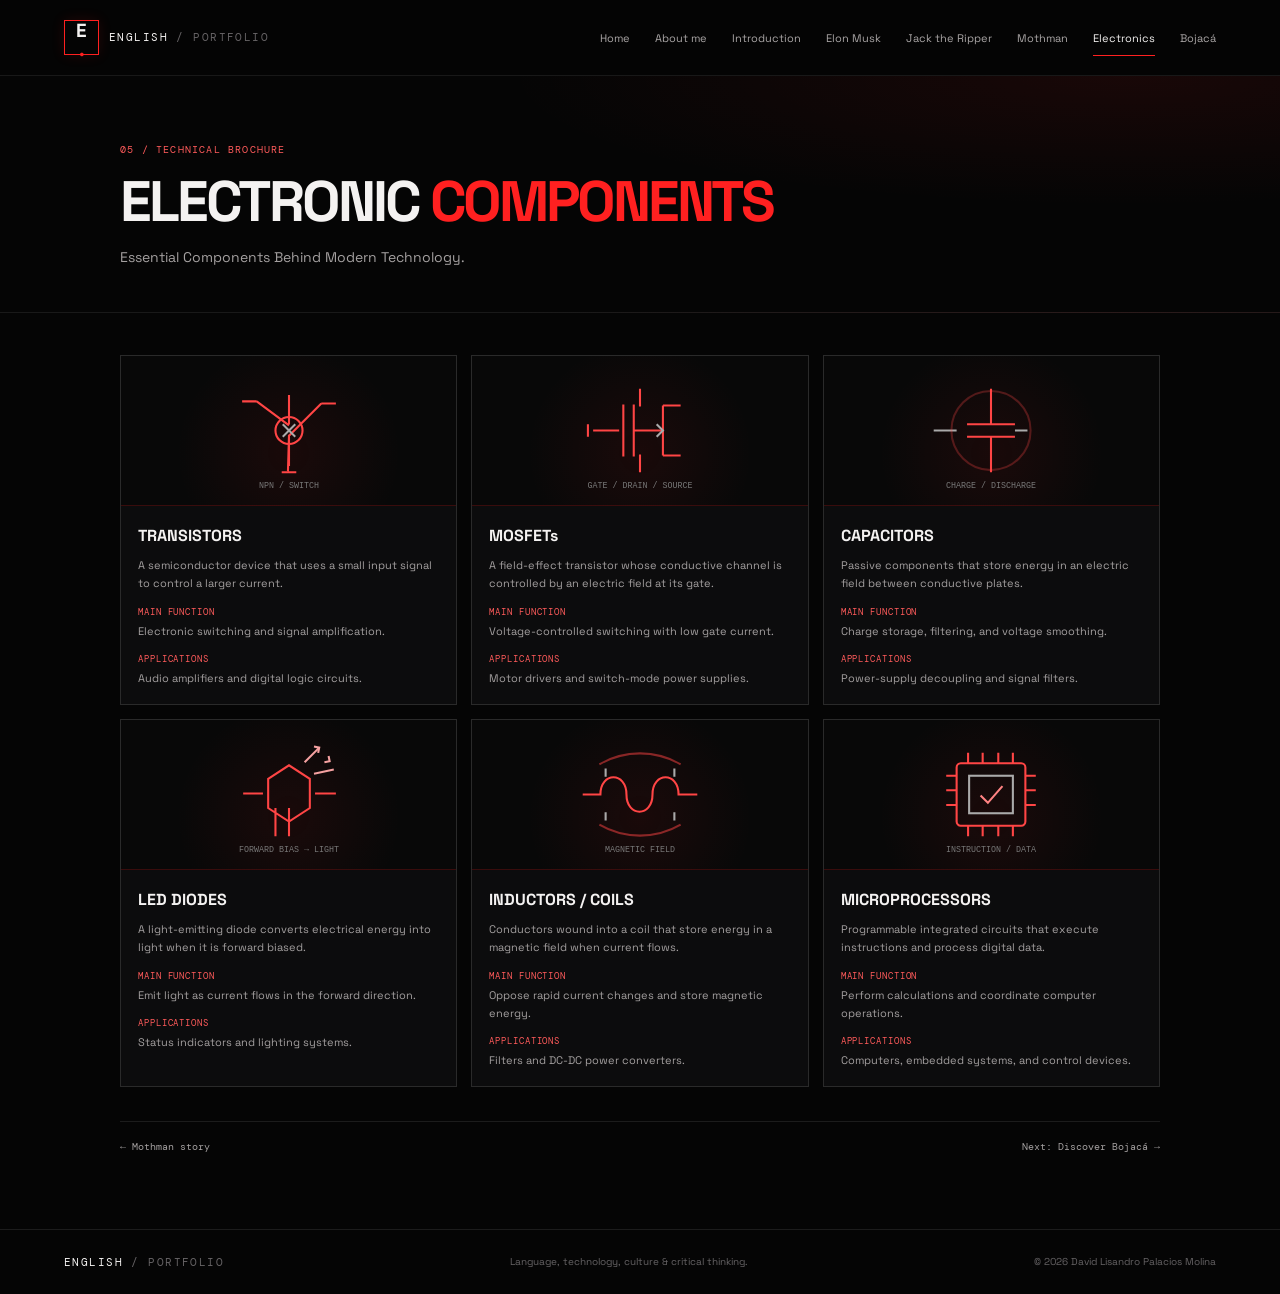
==== pages/electronic-components.html @ 0056ccbe "Initial commit: English learning portfolio" ====
<!doctype html>
<html lang="en">
<head>
  <meta charset="utf-8"><meta name="viewport" content="width=device-width, initial-scale=1"><meta name="theme-color" content="#050505">
  <meta name="description" content="A visual guide to transistors, MOSFETs, capacitors, LEDs, inductors, and microprocessors.">
  <title>Electronic Components | English Learning Portfolio</title>
  <link rel="preconnect" href="https://fonts.googleapis.com"><link rel="preconnect" href="https://fonts.gstatic.com" crossorigin>
  <link href="https://fonts.googleapis.com/css2?family=DM+Mono:wght@400;500&family=Space+Grotesk:wght@400;500;600;700&display=swap" rel="stylesheet"><link rel="stylesheet" href="../css/style.css">
</head>
<body>
  <a class="skip-link" href="#main">Skip to content</a>
  <header class="site-header"><a class="brand" href="../index.html" aria-label="English Learning Portfolio home"><span class="brand-mark">E<span>.</span></span><span class="brand-name">ENGLISH<span> / PORTFOLIO</span></span></a><nav class="site-nav" aria-label="Main navigation"><a href="../index.html">Home</a><a href="about.html">About me</a><a href="introduction.html">Introduction</a><a href="elon-musk-chronicle.html">Elon Musk</a><a href="crime-and-punishment.html">Jack the Ripper</a><a href="mothman-story.html">Mothman</a><a class="active" aria-current="page" href="electronic-components.html">Electronics</a><a href="bojaca-tourism.html">Bojacá</a></nav></header>
  <main class="page-main" id="main">
    <section class="page-intro"><p class="eyebrow">05 / TECHNICAL BROCHURE</p><h1>ELECTRONIC <span class="accent">COMPONENTS</span></h1><p class="lead">Essential Components Behind Modern Technology.</p></section>
    <div class="page-content">
      <div class="component-grid">
        <article class="component-card"><div class="component-art"><svg viewBox="0 0 180 120" role="img" aria-label="Technical illustration of a three-terminal transistor"><g fill="none" stroke="#ff4545" stroke-width="2"><path d="M90 26v28M90 66v28M90 55 59 32M90 65l31-31M90 64l-1 35M45 32h14M121 34h14M83 100h14"/><circle cx="90" cy="60" r="13"/><path d="m84 54 12 12m0-12L84 66" stroke="#aaa"/></g><text x="90" y="115" fill="#777" text-anchor="middle" font-size="8" font-family="monospace">NPN / SWITCH</text></svg></div><div class="component-copy"><h2>TRANSISTORS</h2><p>A semiconductor device that uses a small input signal to control a larger current.</p><span class="spec-label">Main function</span><p>Electronic switching and signal amplification.</p><span class="spec-label">Applications</span><p>Audio amplifiers and digital logic circuits.</p></div></article>
        <article class="component-card"><div class="component-art"><svg viewBox="0 0 180 120" role="img" aria-label="Technical illustration of a MOSFET with gate, drain, and source"><g fill="none" stroke="#ff4545" stroke-width="2"><path d="M90 20v17M90 83v17M45 60h25M74 35v50M84 35v50M84 60h28M112 36v24m0 0v24M112 36h17M112 84h17M40 54v12"/><path d="m106 54 6 6-6 6" stroke="#aaa"/></g><text x="90" y="115" fill="#777" text-anchor="middle" font-size="8" font-family="monospace">GATE / DRAIN / SOURCE</text></svg></div><div class="component-copy"><h2>MOSFETs</h2><p>A field-effect transistor whose conductive channel is controlled by an electric field at its gate.</p><span class="spec-label">Main function</span><p>Voltage-controlled switching with low gate current.</p><span class="spec-label">Applications</span><p>Motor drivers and switch-mode power supplies.</p></div></article>
        <article class="component-card"><div class="component-art"><svg viewBox="0 0 180 120" role="img" aria-label="Technical illustration of a capacitor"><g fill="none" stroke="#ff4545" stroke-width="2"><path d="M90 20v34M90 66v34M67 54h46M67 66h46"/><path d="M57 60H35m90 0h-12" stroke="#aaa"/><circle cx="90" cy="60" r="38" stroke="rgba(255,69,69,.28)"/></g><text x="90" y="115" fill="#777" text-anchor="middle" font-size="8" font-family="monospace">CHARGE / DISCHARGE</text></svg></div><div class="component-copy"><h2>CAPACITORS</h2><p>Passive components that store energy in an electric field between conductive plates.</p><span class="spec-label">Main function</span><p>Charge storage, filtering, and voltage smoothing.</p><span class="spec-label">Applications</span><p>Power-supply decoupling and signal filters.</p></div></article>
        <article class="component-card"><div class="component-art"><svg viewBox="0 0 180 120" role="img" aria-label="Technical illustration of a light-emitting diode"><g fill="none" stroke="#ff4545" stroke-width="2"><path d="M70 45 90 32l20 13v28l-20 13-20-13zM90 73v27m-13-27v27M65 59H46m69 0h20"/><path d="m105 29 14-14m-5 25 19-4" stroke="#f5a1a1"/><path d="m114 14 5 1-1 5m10 3 1 5-5 1" stroke="#f5a1a1"/></g><text x="90" y="115" fill="#777" text-anchor="middle" font-size="8" font-family="monospace">FORWARD BIAS → LIGHT</text></svg></div><div class="component-copy"><h2>LED DIODES</h2><p>A light-emitting diode converts electrical energy into light when it is forward biased.</p><span class="spec-label">Main function</span><p>Emit light as current flows in the forward direction.</p><span class="spec-label">Applications</span><p>Status indicators and lighting systems.</p></div></article>
        <article class="component-card"><div class="component-art"><svg viewBox="0 0 180 120" role="img" aria-label="Technical illustration of an inductor coil"><g fill="none" stroke="#ff4545" stroke-width="2"><path d="M35 60h17c0-22 25-22 25 0s25 22 25 0 25-22 25 0h18"/><path d="M51 31c24-14 54-14 78 0M51 89c24 14 54 14 78 0" stroke="rgba(255,69,69,.5)"/><path d="M57 35v8m66-8v8M57 77v8m66-8v8" stroke="#aaa"/></g><text x="90" y="115" fill="#777" text-anchor="middle" font-size="8" font-family="monospace">MAGNETIC FIELD</text></svg></div><div class="component-copy"><h2>INDUCTORS / COILS</h2><p>Conductors wound into a coil that store energy in a magnetic field when current flows.</p><span class="spec-label">Main function</span><p>Oppose rapid current changes and store magnetic energy.</p><span class="spec-label">Applications</span><p>Filters and DC-DC power converters.</p></div></article>
        <article class="component-card"><div class="component-art"><svg viewBox="0 0 180 120" role="img" aria-label="Technical illustration of a microprocessor chip"><g fill="none" stroke="#ff4545" stroke-width="2"><rect x="57" y="30" width="66" height="60" rx="4"/><rect x="69" y="42" width="42" height="36" stroke="#aaa"/><path d="M68 20v10m14-10v10m15-10v10m14-10v10M68 90v10m14-10v10m15-10v10m14-10v10M47 42h10m-10 14h10m-10 14h10m66-28h10m-10 14h10m-10 14h10"/><path d="m80 61 7 7 14-16" stroke="#ff8383"/></g><text x="90" y="115" fill="#777" text-anchor="middle" font-size="8" font-family="monospace">INSTRUCTION / DATA</text></svg></div><div class="component-copy"><h2>MICROPROCESSORS</h2><p>Programmable integrated circuits that execute instructions and process digital data.</p><span class="spec-label">Main function</span><p>Perform calculations and coordinate computer operations.</p><span class="spec-label">Applications</span><p>Computers, embedded systems, and control devices.</p></div></article>
      </div>
      <nav class="page-end-nav" aria-label="Page navigation"><a href="mothman-story.html">← Mothman story</a><a href="bojaca-tourism.html">Next: Discover Bojacá →</a></nav>
    </div>
  </main>
  <footer class="site-footer"><a class="footer-brand" href="../index.html">ENGLISH<span> / PORTFOLIO</span></a><p>Language, technology, culture &amp; critical thinking.</p><span>© <span data-current-year>2026</span> David Lisandro Palacios Molina</span></footer><script src="../js/main.js"></script>
</body>
</html>
---- css/style.css ----
:root {
  color-scheme: dark;
  --black: #050505;
  --panel: #0c0c0d;
  --panel-raised: #111112;
  --red: #ff2020;
  --red-soft: #ff5b5b;
  --white: #f4f2f1;
  --muted: #a4a0a0;
  --faint: #666365;
  --line: rgba(255, 32, 32, .26);
  --font-display: "Space Grotesk", "Arial", sans-serif;
  --font-mono: "DM Mono", "Courier New", monospace;
  font-family: var(--font-display);
  background: var(--black);
  color: var(--white);
  scroll-behavior: smooth;
}

* { box-sizing: border-box; }
body { margin: 0; min-width: 320px; background: var(--black); color: var(--white); line-height: 1.65; }
a { color: inherit; }
img, video { display: block; max-width: 100%; }
button, input { font: inherit; }
::selection { color: var(--white); background: rgba(255, 32, 32, .65); }
.skip-link { position: absolute; z-index: 20; top: -50px; left: 16px; padding: 10px 14px; color: var(--white); background: var(--red); }
.skip-link:focus { top: 10px; }
.accent { color: var(--red); }

.site-header { position: relative; z-index: 2; display: flex; align-items: center; justify-content: space-between; gap: 24px; min-height: 76px; padding: 0 clamp(20px, 5vw, 76px); border-bottom: 1px solid rgba(255,255,255,.08); background: rgba(5,5,5,.96); }
.brand { display: inline-flex; align-items: center; gap: 10px; text-decoration: none; white-space: nowrap; }
.brand-mark { display: grid; width: 35px; height: 35px; place-items: center; border: 1px solid var(--red); color: var(--white); font-weight: 700; font-size: 19px; line-height: 1; box-shadow: 0 0 14px rgba(255,32,32,.12); }
.brand-mark span { color: var(--red); }
.brand-name, .footer-brand { font-family: var(--font-mono); font-size: 11px; letter-spacing: .13em; }
.brand-name span, .footer-brand span { color: var(--faint); }
.site-nav { display: flex; align-items: center; justify-content: flex-end; gap: clamp(10px, 2vw, 25px); }
.site-nav a { position: relative; padding: 27px 0 25px; color: #aaa6a6; font-size: 11px; text-decoration: none; transition: color .2s ease; white-space: nowrap; }
.site-nav a::after { position: absolute; right: 0; bottom: 17px; left: 0; height: 1px; background: var(--red); content: ""; transform: scaleX(0); transform-origin: left; transition: transform .2s ease; }
.site-nav a:hover, .site-nav a.active { color: var(--white); }
.site-nav a:hover::after, .site-nav a.active::after { transform: scaleX(1); }

.hero { position: relative; overflow: hidden; }
.home-hero { display: grid; grid-template-columns: minmax(0, 1.1fr) minmax(300px, .9fr); align-items: center; min-height: 570px; padding: 64px clamp(24px, 10vw, 150px) 85px; border-bottom: 1px solid rgba(255,255,255,.07); }
.home-hero::before { position: absolute; top: 0; right: 0; bottom: 0; left: 48%; z-index: 0; background-image: linear-gradient(rgba(255,255,255,.025) 1px, transparent 1px), linear-gradient(90deg, rgba(255,255,255,.025) 1px, transparent 1px); background-size: 48px 48px; content: ""; mask-image: linear-gradient(90deg, transparent, #000 45%, transparent); }
.hero-copy { position: relative; z-index: 1; max-width: 650px; }
.eyebrow { display: flex; align-items: center; gap: 10px; margin: 0 0 21px; color: var(--red-soft); font: 10px/1.5 var(--font-mono); letter-spacing: .12em; }
.status-dot, .art-label i { width: 6px; height: 6px; border-radius: 50%; background: var(--red); box-shadow: 0 0 10px var(--red); }
.eyebrow-line { display: inline-block; width: 43px; height: 1px; background: var(--line); }
h1, h2, h3, p { margin-top: 0; }
.home-hero h1 { margin: 0; font-size: clamp(43px, 7vw, 86px); font-weight: 700; line-height: .96; letter-spacing: -.075em; }
.outline-text { color: transparent; -webkit-text-stroke: 1px #888; }
.hero-subtitle { margin: 26px 0 10px; color: #f4f2f1; font-size: clamp(15px, 1.8vw, 19px); }
.hero-intro { max-width: 500px; margin-bottom: 24px; color: var(--muted); font-size: 13px; }
.button { display: inline-flex; align-items: center; gap: 23px; padding: 12px 16px; border: 1px solid var(--red); font-size: 12px; text-decoration: none; transition: background .2s ease, box-shadow .2s ease, transform .2s ease; }
.button-primary { background: var(--red); color: white; }
.button:hover { box-shadow: 0 0 20px rgba(255,32,32,.28); transform: translateY(-2px); }
.hero-art { position: relative; z-index: 1; display: grid; min-height: 350px; place-items: center; }
.hero-core { display: grid; width: 190px; height: 190px; align-content: center; justify-items: center; gap: 9px; border: 1px solid rgba(255,32,32,.65); border-radius: 50%; background: radial-gradient(circle, rgba(255,32,32,.1), rgba(5,5,5,.3) 68%); box-shadow: 0 0 36px rgba(255,32,32,.12), inset 0 0 30px rgba(255,32,32,.06); }
.hero-core span { color: var(--white); font-size: 50px; font-weight: 700; letter-spacing: -.1em; }
.hero-core small { color: var(--muted); font: 9px/1.7 var(--font-mono); letter-spacing: .08em; text-align: center; }
.orbit { position: absolute; width: 260px; height: 260px; border: 1px solid rgba(255,32,32,.25); border-radius: 50%; transform: rotate(-24deg) scaleY(.47); }
.orbit-two { width: 315px; height: 315px; border-color: rgba(255,255,255,.12); transform: rotate(38deg) scaleY(.42); }
.art-label { position: absolute; color: #a39d9d; font: 9px var(--font-mono); letter-spacing: .13em; }
.art-label-top { top: 40px; right: 18px; }
.art-label-bottom { bottom: 30px; left: 18px; display: inline-flex; align-items: center; gap: 8px; }
.hero-index { position: absolute; right: clamp(24px, 5vw, 76px); bottom: 24px; color: var(--faint); font: 10px var(--font-mono); letter-spacing: .12em; }

.section-shell { width: min(1120px, calc(100% - 48px)); margin: 0 auto; }
.dashboard-section { padding-top: 74px; padding-bottom: 82px; }
.section-heading { display: flex; align-items: flex-end; justify-content: space-between; gap: 20px; margin-bottom: 27px; }
.section-heading .eyebrow, .section-heading h2 { margin-bottom: 7px; }
.section-heading h2, .page-intro h1, .closing-banner h2 { margin-top: 0; font-size: clamp(30px, 4vw, 45px); line-height: 1.12; letter-spacing: -.055em; }
.section-note { margin: 0 0 10px; color: var(--muted); font-size: 12px; }
.dashboard-grid { display: grid; grid-template-columns: repeat(3, minmax(0, 1fr)); gap: 14px; }
.dashboard-card { position: relative; display: flex; min-height: 222px; flex-direction: column; padding: 20px 21px 17px; border: 1px solid rgba(255,255,255,.12); background: linear-gradient(145deg, rgba(255,255,255,.025), transparent 62%), var(--panel); text-decoration: none; transition: border-color .2s ease, background .2s ease, transform .2s ease, box-shadow .2s ease; }
.dashboard-card::before { position: absolute; top: -1px; left: -1px; width: 27px; height: 2px; background: var(--red); content: ""; }
.dashboard-card:hover { border-color: rgba(255,32,32,.68); background-color: #111; box-shadow: 0 6px 28px rgba(255,32,32,.08); transform: translateY(-3px); }
.card-topline { display: flex; align-items: center; justify-content: space-between; color: var(--faint); font: 10px var(--font-mono); }
.card-icon { color: var(--red); font-size: 23px; line-height: 1; }
.dashboard-card h3 { margin: 22px 0 8px; font-size: 15px; line-height: 1.35; letter-spacing: .015em; }
.dashboard-card p { margin-bottom: 16px; color: var(--muted); font-size: 12px; line-height: 1.65; }
.card-link { display: flex; align-items: center; justify-content: space-between; gap: 12px; margin-top: auto; padding-top: 10px; border-top: 1px solid rgba(255,255,255,.08); color: #d3cece; font: 10px var(--font-mono); }
.card-link b { color: var(--red); font-size: 15px; font-weight: 400; }
.closing-banner { display: flex; align-items: center; gap: clamp(20px, 5vw, 70px); margin-bottom: 75px; padding: clamp(24px, 5vw, 48px); border: 1px solid var(--line); background: radial-gradient(ellipse at 0 100%, rgba(255,32,32,.1), transparent 55%), var(--panel); }
.closing-mark { align-self: flex-start; color: var(--red); font-size: 64px; line-height: .9; }
.closing-banner .eyebrow { margin-bottom: 8px; }
.closing-banner h2 { margin-bottom: 0; font-size: clamp(26px, 3.5vw, 38px); }
.text-link { margin-left: auto; color: var(--white); font-size: 12px; text-decoration: none; white-space: nowrap; }
.text-link span { margin-left: 8px; color: var(--red); }

.page-main { min-height: 65vh; }
.page-intro { position: relative; padding: 66px max(24px, calc((100% - 1040px) / 2)) 43px; border-bottom: 1px solid rgba(255,255,255,.08); background: radial-gradient(ellipse at 88% 0, rgba(255,32,32,.08), transparent 39%); }
.page-intro .eyebrow { margin-bottom: 13px; }
.page-intro h1 { max-width: 840px; margin-bottom: 12px; font-size: clamp(34px, 5vw, 57px); }
.page-intro .lead { max-width: 690px; margin-bottom: 0; color: var(--muted); font-size: 14px; }
.page-content { width: min(1040px, calc(100% - 48px)); margin: 0 auto; padding: 42px 0 76px; }
.content-grid { display: grid; grid-template-columns: minmax(230px, .75fr) minmax(0, 1.25fr); gap: 34px; align-items: start; }
.panel { border: 1px solid rgba(255,255,255,.12); background: var(--panel); }
.profile-photo { width: 100%; max-height: 390px; object-fit: cover; object-position: center 36%; border: 1px solid var(--line); filter: saturate(.82); }
.photo-caption { margin: 9px 0 0; color: var(--faint); font: 9px var(--font-mono); letter-spacing: .1em; }
.profile-copy h2, .content-block h2 { margin: 0 0 13px; font-size: 24px; letter-spacing: -.04em; }
.profile-copy p, .content-block p { color: #c1bdbd; font-size: 13px; }
.profile-facts { display: grid; grid-template-columns: 1fr 1fr; gap: 12px; margin: 24px 0; }
.fact { padding: 13px; border-left: 1px solid var(--red); background: rgba(255,255,255,.025); }
.fact-label { display: block; margin-bottom: 5px; color: var(--faint); font: 9px var(--font-mono); letter-spacing: .08em; text-transform: uppercase; }
.fact strong { font-size: 12px; font-weight: 500; }
.field-label { display: block; margin-bottom: 8px; color: var(--white); font-size: 12px; }
.level-input { width: 100%; padding: 12px 13px; border: 1px solid rgba(255,32,32,.45); border-radius: 0; outline: 0; background: #080808; color: var(--white); }
.level-input:focus { border-color: var(--red); box-shadow: 0 0 0 2px rgba(255,32,32,.15); }
.field-note { margin: 8px 0 0 !important; color: var(--faint) !important; font-size: 10px !important; }
.content-block { margin-bottom: 31px; }
.content-block h2 { display: flex; align-items: center; gap: 10px; }
.content-block h2::before { width: 16px; height: 1px; background: var(--red); content: ""; }
.tag-list { display: flex; flex-wrap: wrap; gap: 8px; margin-top: 16px; }
.tag { padding: 6px 9px; border: 1px solid rgba(255,255,255,.14); color: #c5c0c0; font: 10px var(--font-mono); }

.audio-panel { padding: 22px; }
.audio-panel audio { width: 100%; margin-top: 17px; accent-color: var(--red); }
.media-label { color: var(--red-soft); font: 10px var(--font-mono); letter-spacing: .1em; }
.audio-panel h2 { margin: 7px 0; font-size: 21px; }
.audio-panel p { margin-bottom: 0; color: var(--muted); font-size: 13px; }
.transcript-panel { margin-top: 16px; }
.transcript-panel summary, .glossary summary { cursor: pointer; list-style: none; }
.transcript-panel summary::-webkit-details-marker, .glossary summary::-webkit-details-marker { display: none; }
.transcript-panel summary { display: flex; align-items: center; justify-content: space-between; padding: 14px 17px; color: var(--white); font-size: 12px; }
.transcript-panel summary::after, .glossary summary::after { color: var(--red); content: "+"; font: 18px var(--font-mono); }
.transcript-panel[open] summary::after, .glossary[open] summary::after { content: "−"; }
.transcript-body { padding: 0 17px 17px; color: var(--muted); font-size: 13px; }
.transcript-body p:last-child { margin-bottom: 0; }
.callout { padding: 15px 17px; border-left: 2px solid var(--red); background: rgba(255,32,32,.055); color: #d0caca; font-size: 12px; }

.article-card { position: relative; margin-bottom: 21px; padding: clamp(21px, 4vw, 34px); border: 1px solid rgba(255,255,255,.12); background: linear-gradient(130deg, rgba(255,32,32,.035), transparent 40%), var(--panel); }
.article-number { color: var(--red); font: 10px var(--font-mono); letter-spacing: .13em; }
.article-card h2 { margin: 7px 0 4px; font-size: clamp(23px, 3vw, 31px); letter-spacing: -.04em; }
.article-subtitle { margin: 0 0 17px; color: var(--faint); font: 10px var(--font-mono); letter-spacing: .08em; text-transform: uppercase; }
.article-card p { margin-bottom: 13px; color: #c7c2c2; font-size: 13px; }
.article-card p:last-child { margin-bottom: 0; }
.vocab { color: #ff7777; text-decoration: underline; text-decoration-color: rgba(255,32,32,.45); text-underline-offset: 3px; }
.glossary { margin-top: 22px; border: 1px solid rgba(255,32,32,.32); background: #0b0909; }
.glossary summary { display: flex; align-items: center; justify-content: space-between; padding: 15px 18px; font-size: 12px; }
.glossary-content { display: grid; grid-template-columns: repeat(2, minmax(0,1fr)); gap: 0 26px; padding: 0 18px 17px; }
.glossary-content p { margin: 0; padding: 8px 0; border-top: 1px solid rgba(255,255,255,.07); color: var(--muted); font-size: 11px; }
.glossary-content strong { color: var(--white); font-weight: 500; }

.story-card { padding: clamp(22px, 4vw, 36px); border: 1px solid rgba(255,32,32,.32); background: radial-gradient(ellipse at 100% 0, rgba(255,32,32,.08), transparent 45%), var(--panel); }
.story-card p { max-width: 760px; color: #c9c4c4; font-size: 14px; }
.story-card p + p { margin-top: 15px; }
.story-card .story-kicker { color: var(--red-soft); font: 10px var(--font-mono); letter-spacing: .13em; }
.story-image { max-width: 510px; margin: 0 auto 22px; overflow: hidden; border: 1px solid var(--line); background: var(--panel); }
.story-image img { width: 100%; max-height: 340px; object-fit: cover; object-position: center; }
.story-image figcaption { padding: 10px 13px; border-top: 1px solid rgba(255,255,255,.1); color: var(--faint); font: 9px var(--font-mono); letter-spacing: .09em; }
.think-box { margin-top: 24px; padding: 21px; border: 1px solid rgba(255,255,255,.12); }
.think-box h2 { margin-bottom: 13px; font-size: 17px; letter-spacing: .04em; }
.think-box ol { display: grid; grid-template-columns: repeat(3,1fr); gap: 20px; margin: 0; padding: 0; list-style: none; counter-reset: think; }
.think-box li { color: var(--muted); font-size: 12px; counter-increment: think; }
.think-box li::before { display: block; margin-bottom: 7px; color: var(--red); content: "0" counter(think); font: 10px var(--font-mono); }

.component-grid { display: grid; grid-template-columns: repeat(3, minmax(0,1fr)); gap: 14px; }
.component-card { overflow: hidden; border: 1px solid rgba(255,255,255,.12); background: var(--panel); }
.component-art { display: grid; min-height: 150px; place-items: center; border-bottom: 1px solid rgba(255,32,32,.2); background: radial-gradient(circle at 50% 65%, rgba(255,32,32,.075), transparent 58%), #080808; }
.component-art svg { width: min(210px, 78%); height: 125px; }
.component-copy { padding: 17px; }
.component-copy h2 { margin: 0 0 7px; font-size: 16px; }
.component-copy p { margin-bottom: 13px; color: var(--muted); font-size: 11px; line-height: 1.65; }
.component-copy p:last-child { margin-bottom: 0; }
.component-copy strong { color: #dedada; font-weight: 500; }
.spec-label { display: block; margin: 12px 0 4px; color: var(--red-soft); font: 9px var(--font-mono); letter-spacing: .1em; text-transform: uppercase; }

.video-frame { overflow: hidden; border: 1px solid var(--line); background: #000; }
.video-frame video { width: 100%; max-height: 600px; background: #000; }
.video-caption { display: flex; justify-content: space-between; gap: 20px; padding: 11px 14px; border-top: 1px solid rgba(255,255,255,.1); color: var(--faint); font: 9px var(--font-mono); letter-spacing: .08em; }
.bojaca-intro { display: grid; grid-template-columns: minmax(0,1.3fr) minmax(210px,.7fr); gap: 26px; margin-top: 34px; }
.bojaca-intro h2 { margin: 0 0 12px; font-size: 23px; }
.bojaca-intro p { color: #c3bebe; font-size: 13px; }
.image-gallery { display: grid; grid-template-columns: repeat(3, minmax(0,1fr)); gap: 13px; margin: 28px 0 0; }
.gallery-item { overflow: hidden; margin: 0; border: 1px solid rgba(255,255,255,.12); background: var(--panel); }
.gallery-item img { width: 100%; aspect-ratio: 1.45; object-fit: cover; transition: transform .3s ease; }
.gallery-item:hover img { transform: scale(1.035); }
.gallery-item figcaption { padding: 9px 11px; color: var(--muted); font: 9px var(--font-mono); letter-spacing: .06em; }
.place-facts { display: grid; gap: 9px; }
.place-fact { padding: 12px 13px; border: 1px solid rgba(255,255,255,.1); background: var(--panel); }
.place-fact strong { display: block; margin-bottom: 3px; color: var(--red-soft); font: 9px var(--font-mono); letter-spacing: .08em; text-transform: uppercase; }
.place-fact span { color: #c3bebe; font-size: 11px; }
.landscape-card { display: flex; align-items: center; justify-content: center; min-height: 190px; margin-top: 20px; border: 1px solid rgba(255,255,255,.12); background: radial-gradient(ellipse at 30% 100%, rgba(255,32,32,.16), transparent 47%), #090909; }
.landscape-card svg { width: min(540px, 90%); height: 165px; }

.page-end-nav { display: flex; justify-content: space-between; gap: 12px; margin-top: 34px; padding-top: 18px; border-top: 1px solid rgba(255,255,255,.09); }
.page-end-nav a { color: var(--muted); font: 10px var(--font-mono); text-decoration: none; }
.page-end-nav a:hover { color: var(--red-soft); }
.site-footer { display: flex; align-items: center; justify-content: space-between; gap: 18px; padding: 23px clamp(20px, 5vw, 76px); border-top: 1px solid rgba(255,255,255,.09); color: var(--faint); font-size: 10px; }
.site-footer p { margin: 0; }
.footer-brand { color: var(--white); text-decoration: none; }

@media (max-width: 980px) {
  .site-header { align-items: flex-start; flex-direction: column; gap: 0; padding-top: 14px; padding-bottom: 0; }
  .site-nav { justify-content: flex-start; width: 100%; overflow-x: auto; gap: 20px; scrollbar-width: thin; }
  .site-nav a { padding: 14px 0 15px; }
  .site-nav a::after { bottom: 8px; }
  .home-hero { min-height: 510px; padding-right: 7vw; padding-left: 7vw; }
}
@media (max-width: 720px) {
  .home-hero { grid-template-columns: 1fr; padding-top: 56px; padding-bottom: 54px; }
  .hero-art { min-height: 255px; margin-top: 10px; }
  .hero-core { width: 150px; height: 150px; }
  .hero-core span { font-size: 40px; }
  .orbit { width: 215px; height: 215px; }
  .orbit-two { width: 260px; height: 260px; }
  .art-label-top { top: 4px; right: 10%; }
  .art-label-bottom { bottom: 2px; left: 10%; }
  .dashboard-grid { grid-template-columns: repeat(2, minmax(0,1fr)); }
  .dashboard-card { min-height: 215px; }
  .closing-banner { align-items: flex-start; flex-wrap: wrap; gap: 14px 22px; }
  .closing-mark { font-size: 46px; }
  .text-link { width: 100%; margin: 0 0 0 60px; }
  .content-grid { grid-template-columns: minmax(0, 1fr); }
  .profile-photo { max-height: 460px; object-position: center 38%; }
  .component-grid { grid-template-columns: repeat(2, minmax(0,1fr)); }
  .think-box ol { grid-template-columns: 1fr; gap: 13px; }
  .bojaca-intro { grid-template-columns: 1fr; }
  .image-gallery { grid-template-columns: 1fr 1fr; }
}
@media (max-width: 480px) {
  .site-header { padding-right: 16px; padding-left: 16px; }
  .site-nav { gap: 17px; }
  .site-nav a { font-size: 10px; }
  .section-shell, .page-content { width: calc(100% - 32px); }
  .home-hero { padding-right: 20px; padding-left: 20px; }
  .home-hero h1 { font-size: clamp(41px, 13vw, 61px); }
  .dashboard-section { padding-top: 52px; padding-bottom: 55px; }
  .section-heading { align-items: flex-start; flex-direction: column; gap: 0; }
  .dashboard-grid, .component-grid { grid-template-columns: 1fr; }
  .dashboard-card { min-height: 190px; }
  .closing-banner { margin-bottom: 48px; padding: 22px 17px; }
  .page-intro { padding-top: 44px; padding-right: 18px; padding-left: 18px; }
  .page-content { padding-top: 29px; padding-bottom: 52px; }
  .profile-facts, .glossary-content { grid-template-columns: 1fr; }
  .image-gallery { grid-template-columns: 1fr; }
  .story-image img { max-height: 260px; }
  .site-footer { align-items: flex-start; flex-direction: column; }
  .video-caption { flex-direction: column; gap: 4px; }
}
@media (prefers-reduced-motion: reduce) {
  *, *::before, *::after { scroll-behavior: auto !important; transition-duration: .01ms !important; animation-duration: .01ms !important; }
}
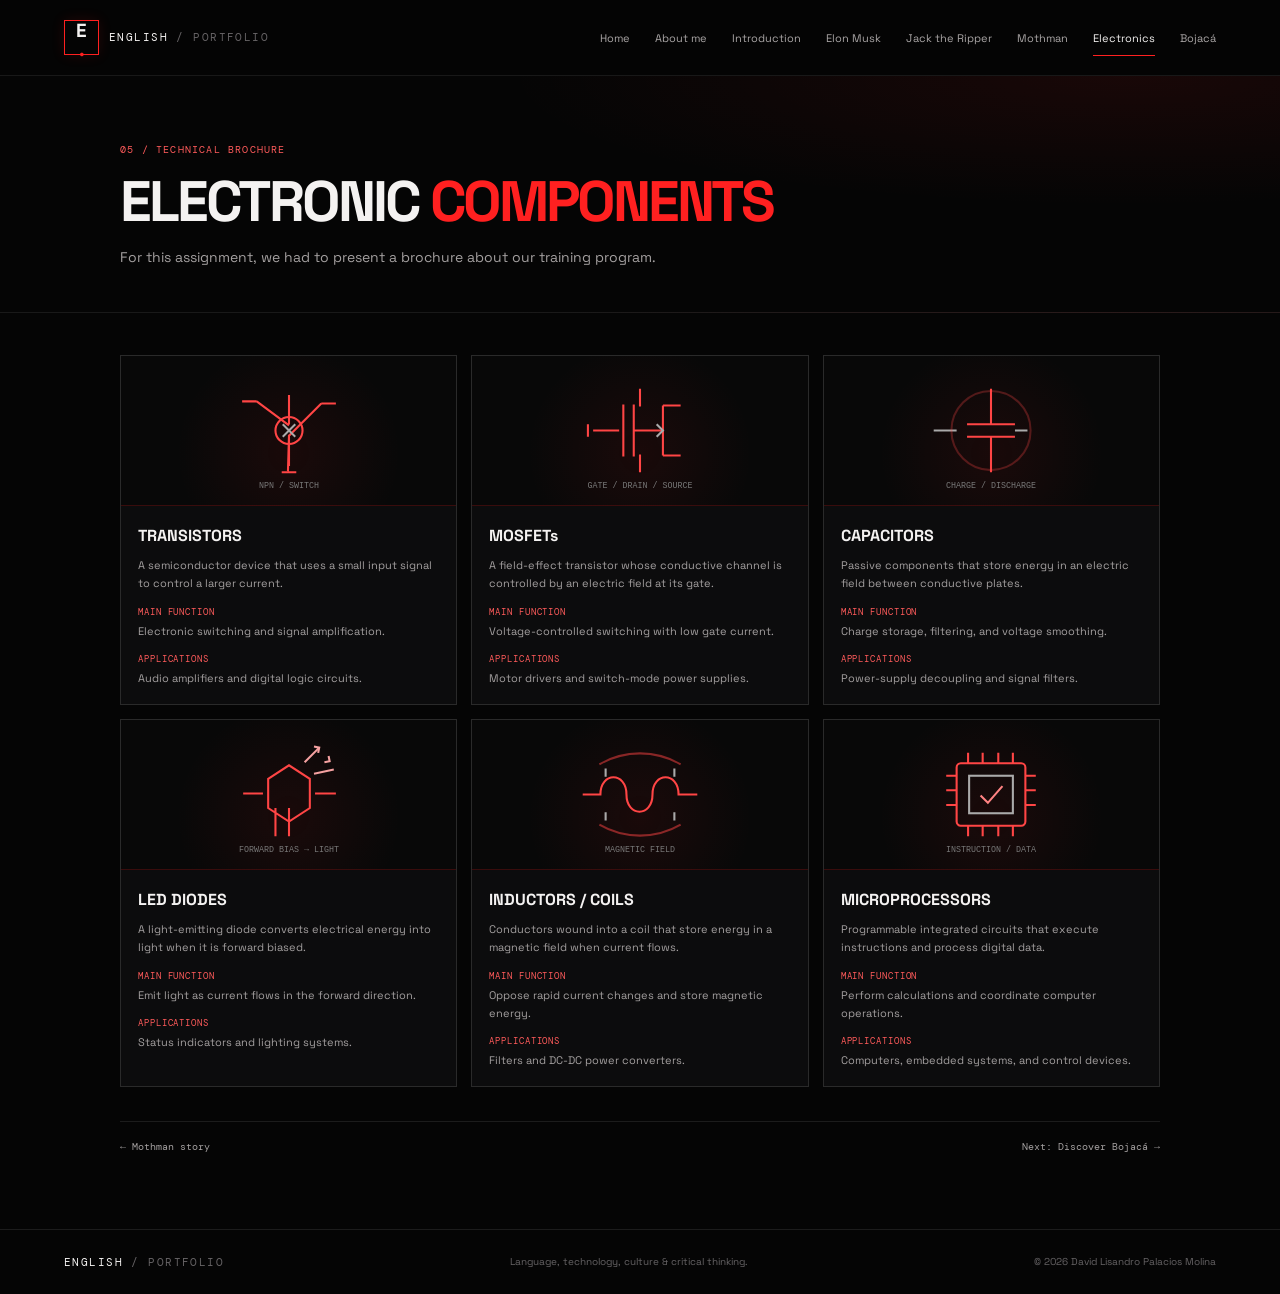
==== commit 41f4dcd6: "Update portfolio" ====
--- a/pages/electronic-components.html
+++ b/pages/electronic-components.html
@@ -11,7 +11,7 @@
   <a class="skip-link" href="#main">Skip to content</a>
   <header class="site-header"><a class="brand" href="../index.html" aria-label="English Learning Portfolio home"><span class="brand-mark">E<span>.</span></span><span class="brand-name">ENGLISH<span> / PORTFOLIO</span></span></a><nav class="site-nav" aria-label="Main navigation"><a href="../index.html">Home</a><a href="about.html">About me</a><a href="introduction.html">Introduction</a><a href="elon-musk-chronicle.html">Elon Musk</a><a href="crime-and-punishment.html">Jack the Ripper</a><a href="mothman-story.html">Mothman</a><a class="active" aria-current="page" href="electronic-components.html">Electronics</a><a href="bojaca-tourism.html">Bojacá</a></nav></header>
   <main class="page-main" id="main">
-    <section class="page-intro"><p class="eyebrow">05 / TECHNICAL BROCHURE</p><h1>ELECTRONIC <span class="accent">COMPONENTS</span></h1><p class="lead">Essential Components Behind Modern Technology.</p></section>
+    <section class="page-intro"><p class="eyebrow">05 / TECHNICAL BROCHURE</p><h1>ELECTRONIC <span class="accent">COMPONENTS</span></h1><p class="lead">For this assignment, we had to present a brochure about our training program.</p></section>
     <div class="page-content">
       <div class="component-grid">
         <article class="component-card"><div class="component-art"><svg viewBox="0 0 180 120" role="img" aria-label="Technical illustration of a three-terminal transistor"><g fill="none" stroke="#ff4545" stroke-width="2"><path d="M90 26v28M90 66v28M90 55 59 32M90 65l31-31M90 64l-1 35M45 32h14M121 34h14M83 100h14"/><circle cx="90" cy="60" r="13"/><path d="m84 54 12 12m0-12L84 66" stroke="#aaa"/></g><text x="90" y="115" fill="#777" text-anchor="middle" font-size="8" font-family="monospace">NPN / SWITCH</text></svg></div><div class="component-copy"><h2>TRANSISTORS</h2><p>A semiconductor device that uses a small input signal to control a larger current.</p><span class="spec-label">Main function</span><p>Electronic switching and signal amplification.</p><span class="spec-label">Applications</span><p>Audio amplifiers and digital logic circuits.</p></div></article>
